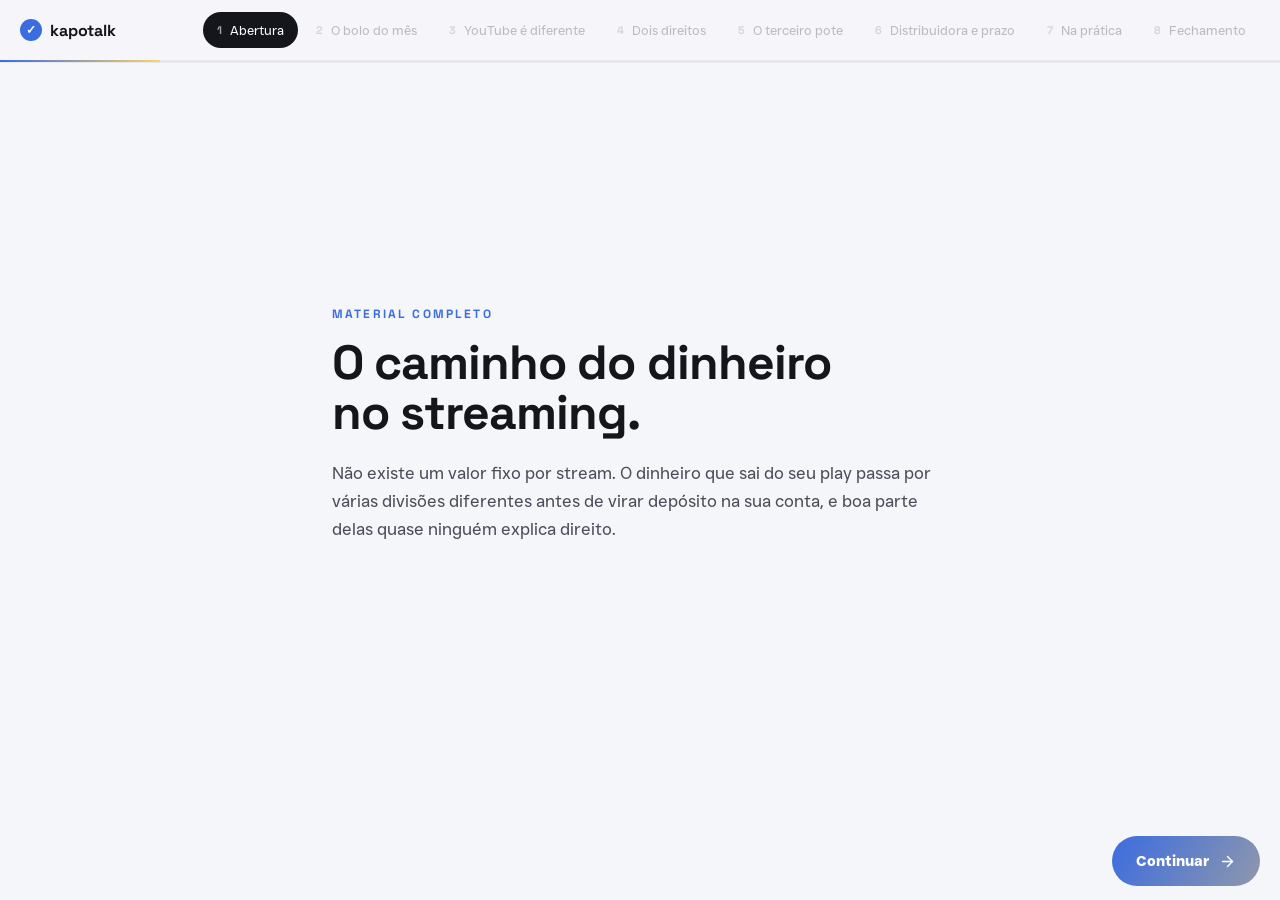
==== caminho-dinheiro-streaming/index.html @ ac016d5e "Adiciona pagina: O caminho do dinheiro no streaming" ====
<!doctype html>
<html lang="pt-BR">
<head>
<meta charset="utf-8">
<meta name="viewport" content="width=device-width, initial-scale=1.0, viewport-fit=cover">
<title>O caminho do dinheiro no streaming</title>
<meta name="description" content="Do play até a sua conta: o caminho real do dinheiro no streaming, em 5 passos, por kapotalk.">
<style>
@font-face { font-family:'Space Grotesk'; font-weight:700; font-style:normal; font-display:block; src:url([data-uri]) format('woff2'); }
@font-face { font-family:'JUST Sans'; font-weight:400; font-style:normal; font-display:block; src:url([data-uri]) format('opentype'); }
@font-face { font-family:'JUST Sans'; font-weight:700; font-style:normal; font-display:block; src:url([data-uri]) format('opentype'); }

:root {
  --bg:#F5F6FA;
  --ink:#14161C;
  --sec:#4B4E5A;
  --fraco:#8A8D99;
  --card:#FFFFFF;
  --linha:rgba(20,22,28,0.08);
  --linha-fina:rgba(20,22,28,0.06);
  --pill:rgba(20,22,28,0.05);
  --pill-hover:rgba(20,22,28,0.09);
  --blue:#3B6CE0;
  --amber:#FFD166;
  --contraste:#FFFFFF;
  --anel:rgba(20,22,28,0.10);
}
* { box-sizing:border-box; margin:0; padding:0; }
html,body { height:100%; }
body {
  background:var(--bg);
  color:var(--ink);
  font-family:'JUST Sans', -apple-system, sans-serif;
  -webkit-font-smoothing:antialiased;
}
.display { font-family:'Space Grotesk', sans-serif; font-weight:700; }
button { font-family:inherit; border:none; background:none; cursor:pointer; }

.app { height:100dvh; display:flex; flex-direction:column; overflow:hidden; }

header { flex-shrink:0; border-bottom:1px solid var(--linha-fina); background:rgba(245,246,250,0.9); backdrop-filter:blur(8px); position:relative; z-index:20; }
.header-row { height:60px; display:flex; align-items:center; justify-content:space-between; gap:16px; padding:0 20px; }
.brand { display:flex; align-items:center; gap:8px; }
.check { width:22px; height:22px; border-radius:50%; background:var(--blue); color:#fff; display:inline-flex; align-items:center; justify-content:center; font-size:12px; font-weight:700; flex-shrink:0; }
.brand .handle { font-family:'Space Grotesk', sans-serif; font-weight:700; font-size:16px; letter-spacing:-0.01em; }

nav.steps { display:none; align-items:center; gap:4px; }
@media (min-width:920px) { nav.steps { display:flex; } }
nav.steps button { display:inline-flex; align-items:center; gap:8px; height:36px; border-radius:999px; padding:0 14px; font-size:13px; color:var(--sec); transition:background .15s, color .15s; white-space:nowrap; }
nav.steps button .n { font-family:'Space Grotesk', sans-serif; font-size:11px; opacity:0.55; }
nav.steps button:hover { background:var(--pill); }
nav.steps button.active { background:var(--ink); color:#fff; }
nav.steps button.active .n { opacity:0.6; }
nav.steps button:disabled { cursor:default; opacity:0.35; }
nav.steps button:disabled:hover { background:none; }

.step-mobile { text-align:right; font-size:13px; }
@media (min-width:920px) { .step-mobile { display:none; } }
.step-mobile .count { font-family:'Space Grotesk', sans-serif; font-size:10px; text-transform:uppercase; letter-spacing:.14em; color:var(--fraco); }
.step-mobile .label { font-weight:600; }

.progress-track { height:2px; width:100%; background:var(--linha-fina); }
.progress-fill { height:100%; background:linear-gradient(90deg,var(--blue),var(--amber)); transition:width .5s cubic-bezier(.22,1,.36,1); width:0%; }

.scroller { flex:1; overflow-y:auto; -webkit-overflow-scrolling:touch; }
.step { display:none; min-height:100%; }
.step.active { display:block; animation:in .4s cubic-bezier(.22,1,.36,1); }
.step.step-center.active { display:flex; flex-direction:column; justify-content:center; }
@keyframes in { from{opacity:0; transform:translateY(10px);} to{opacity:1; transform:translateY(0);} }

.wrap { max-width:760px; margin:0 auto; padding:40px 22px 24px; }
.step-center .wrap { padding-top:24px; padding-bottom:56px; }
@media (min-width:640px) { .wrap { padding:56px 40px 32px; } }

.eyebrow { font-family:'Space Grotesk', sans-serif; font-size:12px; font-weight:700; letter-spacing:.18em; text-transform:uppercase; color:var(--blue); margin-bottom:16px; }
.step h1, .step h2 {
  font-family:'Space Grotesk', sans-serif; font-weight:700;
  font-size:clamp(2rem,6vw,3rem); line-height:1.05; letter-spacing:-0.02em;
  max-width:18ch; margin-bottom:20px;
}
.step .lede { font-size:17px; line-height:1.65; color:var(--sec); max-width:56ch; margin-bottom:8px; }
.accent { color:var(--blue); }

.card { background:var(--card); border-radius:20px; box-shadow:0 0 0 1px var(--linha); padding:26px; margin-top:20px; }
.card + .card { margin-top:14px; }
.card-label { font-family:'Space Grotesk', sans-serif; font-size:11px; text-transform:uppercase; letter-spacing:.16em; color:var(--fraco); margin-bottom:8px; }
.card h3 { font-family:'Space Grotesk', sans-serif; font-size:20px; font-weight:700; margin-bottom:8px; }
.card p { font-size:15.5px; line-height:1.6; color:var(--sec); }
.card .owners { margin-top:12px; padding-top:12px; border-top:1px solid var(--linha-fina); font-size:14px; color:var(--sec); }
.card .owners b { color:var(--ink); }

.grid-2 { display:grid; grid-template-columns:1fr; gap:14px; margin-top:20px; }
@media (min-width:640px) { .grid-2 { grid-template-columns:1fr 1fr; } }
.grid-2 .card { margin-top:0; }

.chips { display:flex; flex-wrap:wrap; gap:8px; margin-top:16px; }
.chip { background:var(--card); box-shadow:0 0 0 1px var(--linha); border-radius:10px; padding:9px 14px; font-family:'Space Grotesk', sans-serif; font-weight:700; font-size:14px; }

.tip { display:flex; gap:14px; padding:16px 0; border-top:1px solid var(--linha-fina); }
.tip:first-of-type { border-top:none; padding-top:8px; }
.tip .num { font-family:'Space Grotesk', sans-serif; font-weight:700; font-size:15px; color:var(--blue); flex-shrink:0; width:26px; }
.tip h4 { font-size:16.5px; font-weight:700; margin-bottom:4px; }
.tip p { font-size:15px; line-height:1.55; color:var(--sec); }

.closing { text-align:center; padding-top:20px; }
.closing .badge { display:flex; align-items:center; justify-content:center; gap:8px; margin-bottom:22px; }
.closing h2 { margin:0 auto 14px; }
.closing .lede { margin:0 auto 26px; }
.trigger { display:inline-flex; align-items:center; gap:10px; background:var(--ink); color:#fff; text-decoration:none; border-radius:999px; padding:14px 26px; font-family:'Space Grotesk', sans-serif; font-weight:700; font-size:16px; margin:0 auto; transition:transform .15s; }
.trigger:hover { transform:scale(1.02); }
.trigger:active { transform:scale(.98); }
.trigger .kw { color:var(--amber); }

.footer-bar { position:relative; z-index:20; flex-shrink:0; }
.footer-fade { height:56px; margin-bottom:-56px; background:linear-gradient(to top, var(--bg), transparent); pointer-events:none; }
.footer-row { display:flex; align-items:center; justify-content:space-between; gap:12px; background:var(--bg); padding:10px 20px calc(14px + env(safe-area-inset-bottom)); }
.btn-back { width:50px; height:50px; border-radius:50%; background:var(--card); box-shadow:0 0 0 1px var(--anel); display:flex; align-items:center; justify-content:center; color:var(--sec); transition:opacity .2s; flex-shrink:0; }
.btn-back:disabled { opacity:0; pointer-events:none; }
.footer-mid { flex:1; text-align:center; font-size:13px; color:var(--fraco); display:none; }
@media (min-width:640px) { .footer-mid { display:block; } }
.btn-next { height:50px; min-width:130px; border-radius:999px; padding:0 24px; display:inline-flex; align-items:center; justify-content:center; gap:10px; font-weight:700; font-size:14.5px; color:#fff; background:linear-gradient(120deg,var(--blue),var(--amber) 130%); background-size:180% 180%; animation:shift 6s ease infinite; transition:transform .15s; flex-shrink:0; }
.btn-next:active { transform:scale(.97); }
@keyframes shift { 0%{background-position:0% 50%;} 50%{background-position:100% 50%;} 100%{background-position:0% 50%;} }

svg.icon { width:17px; height:17px; }
</style>
</head>
<body>

<div class="app">
  <header>
    <div class="header-row">
      <div class="brand"><span class="check">&#10003;</span><span class="handle">kapotalk</span></div>
      <nav class="steps" id="stepsNav"></nav>
      <div class="step-mobile">
        <div class="count" id="mobCount">1 de 8</div>
        <div class="label" id="mobLabel">Abertura</div>
      </div>
    </div>
    <div class="progress-track"><div class="progress-fill" id="progressFill"></div></div>
  </header>

  <div class="scroller" id="scroller">

    <!-- 1. Abertura -->
    <section class="step step-center" data-title="Abertura">
      <div class="wrap">
        <div class="eyebrow">Material completo</div>
        <h1>O caminho do dinheiro no streaming.</h1>
        <p class="lede">Não existe um valor fixo por stream. O dinheiro que sai do seu play passa por várias divisões diferentes antes de virar depósito na sua conta, e boa parte delas quase ninguém explica direito.</p>
      </div>
    </section>

    <!-- 2. Passo 1 -->
    <section class="step" data-title="O bolo do mês">
      <div class="wrap">
        <div class="eyebrow">Passo 1</div>
        <h2>Spotify e Apple Music dividem um bolo, não pagam por play</h2>
        <p class="lede">O modelo se chama pro-rata, e é o motivo pelo qual ninguém sabe quanto vale um stream até o mês inteiro fechar.</p>
        <div class="card">
          <div class="card-label">Como funciona</div>
          <h3>Toda receita do mês, num pote só</h3>
          <p>A plataforma junta toda a receita de assinatura e anúncio daquele mês, naquele país, e forma um "bolo" único. Depois divide esse valor proporcional à fatia de streams que cada detentor de direito teve dentro do total.</p>
        </div>
        <div class="card">
          <div class="card-label">Por isso</div>
          <h3>O valor do play muda o tempo todo</h3>
          <p>Não é um valor fixo por reprodução. O quanto vale um stream seu depende de quantos streams totais aconteceram naquele mês e país, e da fatia de receita disponível naquele bolo.</p>
        </div>
      </div>
    </section>

    <!-- 3. Passo 2 -->
    <section class="step" data-title="YouTube é diferente">
      <div class="wrap">
        <div class="eyebrow">Passo 2</div>
        <h2>O YouTube não segue essa mesma lógica</h2>
        <p class="lede">A maior parte do dinheiro de música no YouTube (Iú-Tiúbi) não vem de assinatura, vem de anúncio, via Content ID.</p>
        <div class="grid-2">
          <div class="card">
            <div class="card-label">Divisão padrão</div>
            <h3>~55% / ~45%</h3>
            <p>Cerca de 55% da receita de anúncio vai pros criadores e detentores de direito combinados, e a plataforma retém em torno de 45%.</p>
          </div>
          <div class="card">
            <div class="card-label">Dentro dos 55%</div>
            <h3>Ainda se divide de novo</h3>
            <p>Quem subiu o vídeo e quem é dono da música (gravação e composição) dividem essa fatia entre si, conforme o reconhecimento do Content ID.</p>
          </div>
        </div>
      </div>
    </section>

    <!-- 4. Passo 3 -->
    <section class="step" data-title="Dois direitos">
      <div class="wrap">
        <div class="eyebrow">Passo 3</div>
        <h2>O dinheiro nunca é um pote só, mesmo dentro da mesma música</h2>
        <p class="lede">Existem pelo menos dois direitos diferentes envolvidos em toda gravação, e cada um segue pro seu próprio caminho.</p>
        <div class="grid-2">
          <div class="card">
            <div class="card-label">Direito conexo</div>
            <h3>Gravação (fonograma)</h3>
            <p>Cai pro artista, selo ou distribuidora. Normalmente é a fatia maior.</p>
          </div>
          <div class="card">
            <div class="card-label">Direito autoral</div>
            <h3>Composição (obra)</h3>
            <p>Cai pro compositor e pra editora. Fatia menor, mesmo quando é a mesma pessoa que canta e compõe.</p>
          </div>
        </div>
      </div>
    </section>

    <!-- 5. Passo 4 -->
    <section class="step" data-title="O terceiro pote">
      <div class="wrap">
        <div class="eyebrow">Passo 4</div>
        <h2>No Brasil, ainda tem um terceiro pote que quase ninguém menciona</h2>
        <div class="card">
          <div class="card-label">Decisão de 2017</div>
          <h3>Streaming também é execução pública</h3>
          <p>O Superior Tribunal de Justiça decidiu que streaming sob demanda conta como execução pública. Isso abriu caminho pro ECAD cobrar diretamente das plataformas.</p>
        </div>
        <div class="card">
          <div class="card-label">Na prática</div>
          <h3>Uma fatia própria, separada do selo e do compositor</h3>
          <p>O ECAD cobra cerca de 3% da receita bruta de Spotify e Apple Music por causa dessa decisão — um fluxo à parte do que já vai pro selo e pro compositor.</p>
        </div>
      </div>
    </section>

    <!-- 6. Passo 5 -->
    <section class="step" data-title="Distribuidora e prazo">
      <div class="wrap">
        <div class="eyebrow">Passo 5</div>
        <h2>Depois de tudo dividido, o dinheiro ainda passa por mais uma etapa</h2>
        <div class="card">
          <div class="card-label">Intermediário</div>
          <h3>A distribuidora desconta a própria taxa</h3>
          <p>O pagamento não vai direto da plataforma pro artista. Passa pela distribuidora (ou selo/gravadora), que desconta sua taxa antes de repassar o valor final.</p>
        </div>
        <div class="card">
          <div class="card-label">Prazo real</div>
          <h3>De 2 a 3 meses até cair na conta</h3>
          <p>O reporte da plataforma pra distribuidora leva de 45 a 60 dias, e o processamento/repasse consome o tempo restante. O play de hoje só vira dinheiro de verdade meses depois.</p>
        </div>
      </div>
    </section>

    <!-- 7. Na prática -->
    <section class="step" data-title="Na prática">
      <div class="wrap">
        <div class="eyebrow">5 pontos</div>
        <h2>Resumindo,<br>o caminho completo do play até a conta</h2>
        <div style="margin-top:8px;">
          <div class="tip">
            <div class="num">01</div>
            <div><h4>O bolo do mês (pro-rata)</h4><p>Spotify e Apple Music juntam a receita do mês e dividem proporcional à fatia de streams de cada um.</p></div>
          </div>
          <div class="tip">
            <div class="num">02</div>
            <div><h4>YouTube segue outra lógica</h4><p>Receita de anúncio via Content ID, dividida cerca de 55%/45% entre detentores de direito e a plataforma.</p></div>
          </div>
          <div class="tip">
            <div class="num">03</div>
            <div><h4>Dois direitos, dois caminhos</h4><p>Gravação (direito conexo) e composição (direito autoral) seguem fluxos separados, mesmo na mesma música.</p></div>
          </div>
          <div class="tip">
            <div class="num">04</div>
            <div><h4>O terceiro pote do ECAD</h4><p>No Brasil, cerca de 3% da receita bruta das plataformas vai direto pro ECAD, desde a decisão do STJ de 2017.</p></div>
          </div>
          <div class="tip">
            <div class="num">05</div>
            <div><h4>Distribuidora e prazo</h4><p>Desconto da taxa da distribuidora + de 2 a 3 meses de prazo real até o valor aparecer na sua conta.</p></div>
          </div>
        </div>
      </div>
    </section>

    <!-- 8. Fechamento -->
    <section class="step step-center" data-title="Fechamento">
      <div class="wrap closing">
        <div class="badge"><span class="check">&#10003;</span><span class="handle">kapotalk</span></div>
        <h2>Continua me acompanhando nas redes sociais</h2>
        <p class="lede">Tem mais assunto como esse por aí. Bora continuar por lá.</p>
        <a class="trigger" href="https://instagram.com/kapotalk" target="_blank" rel="noopener">
          <svg class="icon" viewBox="0 0 24 24" fill="none" stroke="currentColor" stroke-width="2" stroke-linecap="round" stroke-linejoin="round"><rect x="2" y="2" width="20" height="20" rx="5"/><path d="M16 11.37A4 4 0 1 1 12.63 8 4 4 0 0 1 16 11.37z"/><path d="M17.5 6.5h.01"/></svg>
          Seguir <span class="kw">@kapotalk</span> no Instagram
        </a>
      </div>
    </section>

  </div>

  <div class="footer-bar">
    <div class="footer-fade"></div>
    <div class="footer-row">
      <button class="btn-back" id="btnBack" aria-label="Voltar">
        <svg class="icon" viewBox="0 0 24 24" fill="none" stroke="currentColor" stroke-width="2" stroke-linecap="round" stroke-linejoin="round"><path d="m12 19-7-7 7-7"/><path d="M19 12H5"/></svg>
      </button>
      <span class="footer-mid" id="footerMid"></span>
      <button class="btn-next" id="btnNext">
        <span id="btnNextLabel">Continuar</span>
        <svg class="icon" viewBox="0 0 24 24" fill="none" stroke="currentColor" stroke-width="2" stroke-linecap="round" stroke-linejoin="round"><path d="M5 12h14"/><path d="m12 5 7 7-7 7"/></svg>
      </button>
    </div>
  </div>
</div>

<script>
(function(){
  var steps = Array.prototype.slice.call(document.querySelectorAll('.step'));
  var nav = document.getElementById('stepsNav');
  var progressFill = document.getElementById('progressFill');
  var mobCount = document.getElementById('mobCount');
  var mobLabel = document.getElementById('mobLabel');
  var btnBack = document.getElementById('btnBack');
  var btnNext = document.getElementById('btnNext');
  var btnNextLabel = document.getElementById('btnNextLabel');
  var scroller = document.getElementById('scroller');
  var current = 0;

  steps.forEach(function(s, i){
    var b = document.createElement('button');
    b.type = 'button';
    b.innerHTML = '<span class="n">' + (i+1) + '</span>' + s.dataset.title;
    b.addEventListener('click', function(){ if (i <= maxReached) goTo(i); });
    nav.appendChild(b);
  });
  var navButtons = Array.prototype.slice.call(nav.children);
  var maxReached = 0;

  function render(){
    steps.forEach(function(s,i){ s.classList.toggle('active', i===current); });
    navButtons.forEach(function(b,i){
      b.classList.toggle('active', i===current);
      b.disabled = i > maxReached;
    });
    progressFill.style.width = ((current+1)/steps.length*100) + '%';
    mobCount.textContent = (current+1) + ' de ' + steps.length;
    mobLabel.textContent = steps[current].dataset.title;
    btnBack.disabled = current === 0;
    btnNextLabel.textContent = current === steps.length-1 ? 'Ver de novo' : 'Continuar';
    scroller.scrollTop = 0;
  }

  function goTo(i){
    current = Math.max(0, Math.min(steps.length-1, i));
    if (current > maxReached) maxReached = current;
    render();
  }

  btnNext.addEventListener('click', function(){
    if (current === steps.length-1) { goTo(0); } else { goTo(current+1); }
  });
  btnBack.addEventListener('click', function(){ goTo(current-1); });

  document.addEventListener('keydown', function(e){
    if (e.key === 'ArrowRight') goTo(current+1);
    if (e.key === 'ArrowLeft') goTo(current-1);
  });

  render();
})();
</script>
</body>
</html>
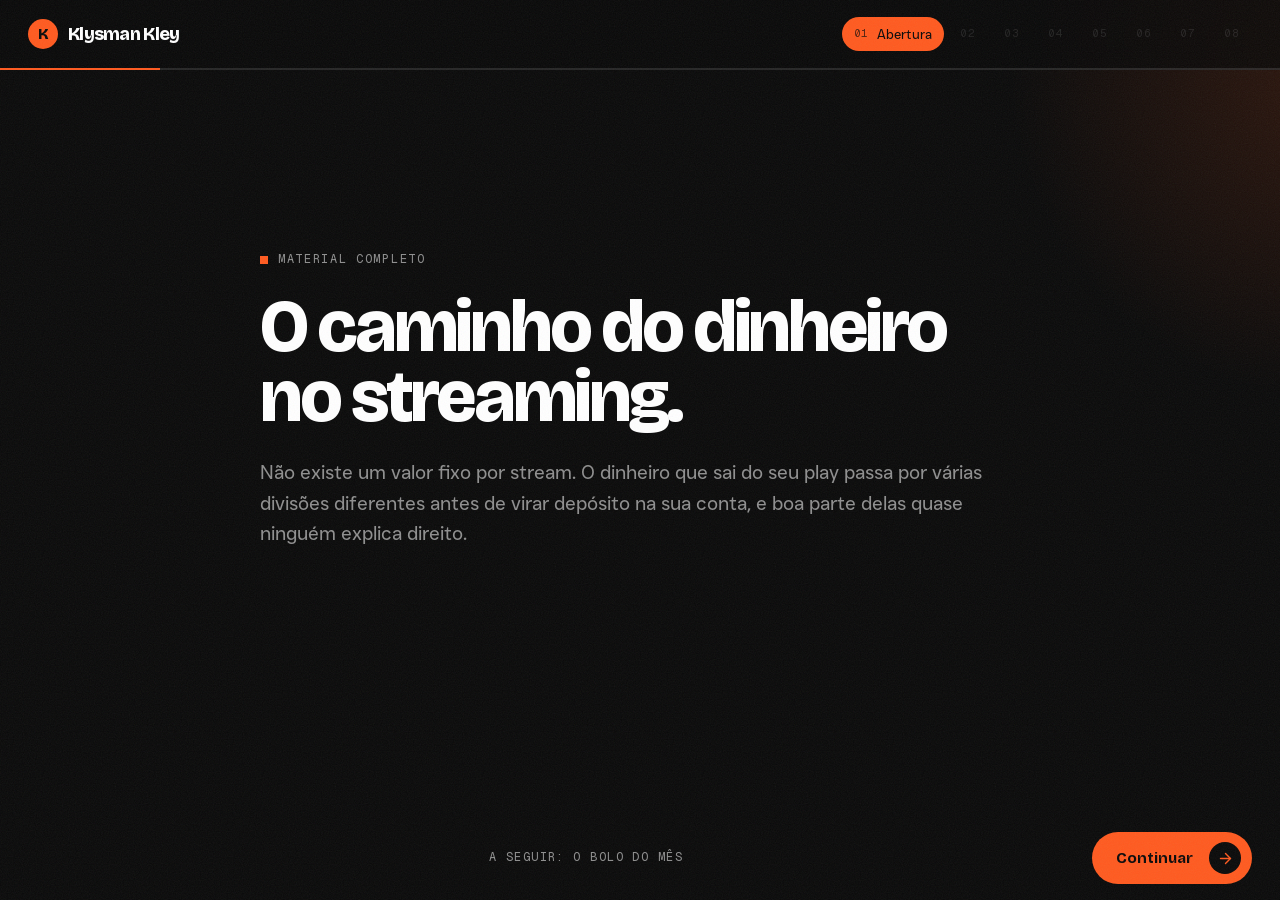
==== commit b1db7d0f: "Materiais na identidade Virada Os 4 materiais passam pro modelo do DS Virada (materiais/modelo.html," ====
--- a/caminho-dinheiro-streaming/index.html
+++ b/caminho-dinheiro-streaming/index.html
@@ -1,138 +1,37 @@
 <!doctype html>
 <html lang="pt-BR">
 <head>
-<meta charset="utf-8">
-<meta name="viewport" content="width=device-width, initial-scale=1.0, viewport-fit=cover">
-<title>O caminho do dinheiro no streaming</title>
-<meta name="description" content="Do play até a sua conta: o caminho real do dinheiro no streaming, em 5 passos, por kapotalk.">
-<style>
-@font-face { font-family:'Space Grotesk'; font-weight:700; font-style:normal; font-display:block; src:url([data-uri]) format('woff2'); }
-@font-face { font-family:'JUST Sans'; font-weight:400; font-style:normal; font-display:block; src:url([data-uri]) format('opentype'); }
-@font-face { font-family:'JUST Sans'; font-weight:700; font-style:normal; font-display:block; src:url([data-uri]